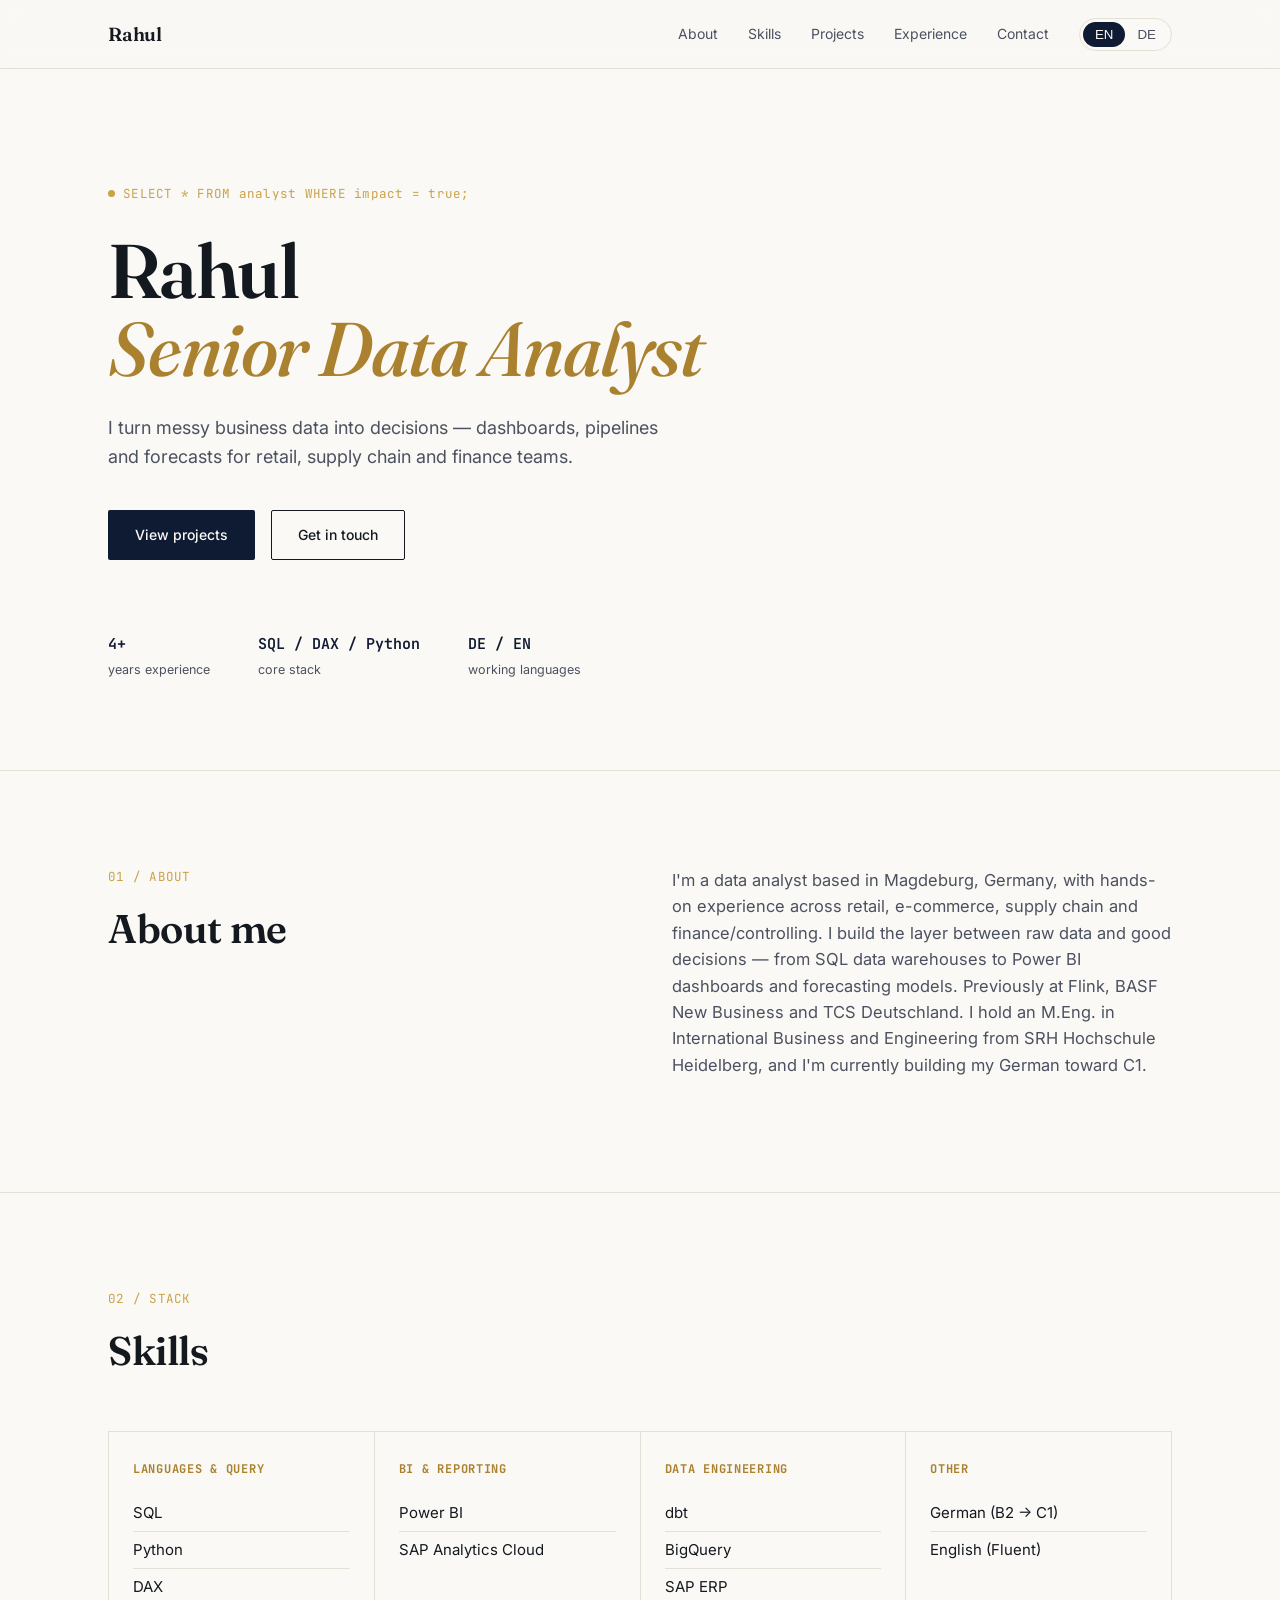
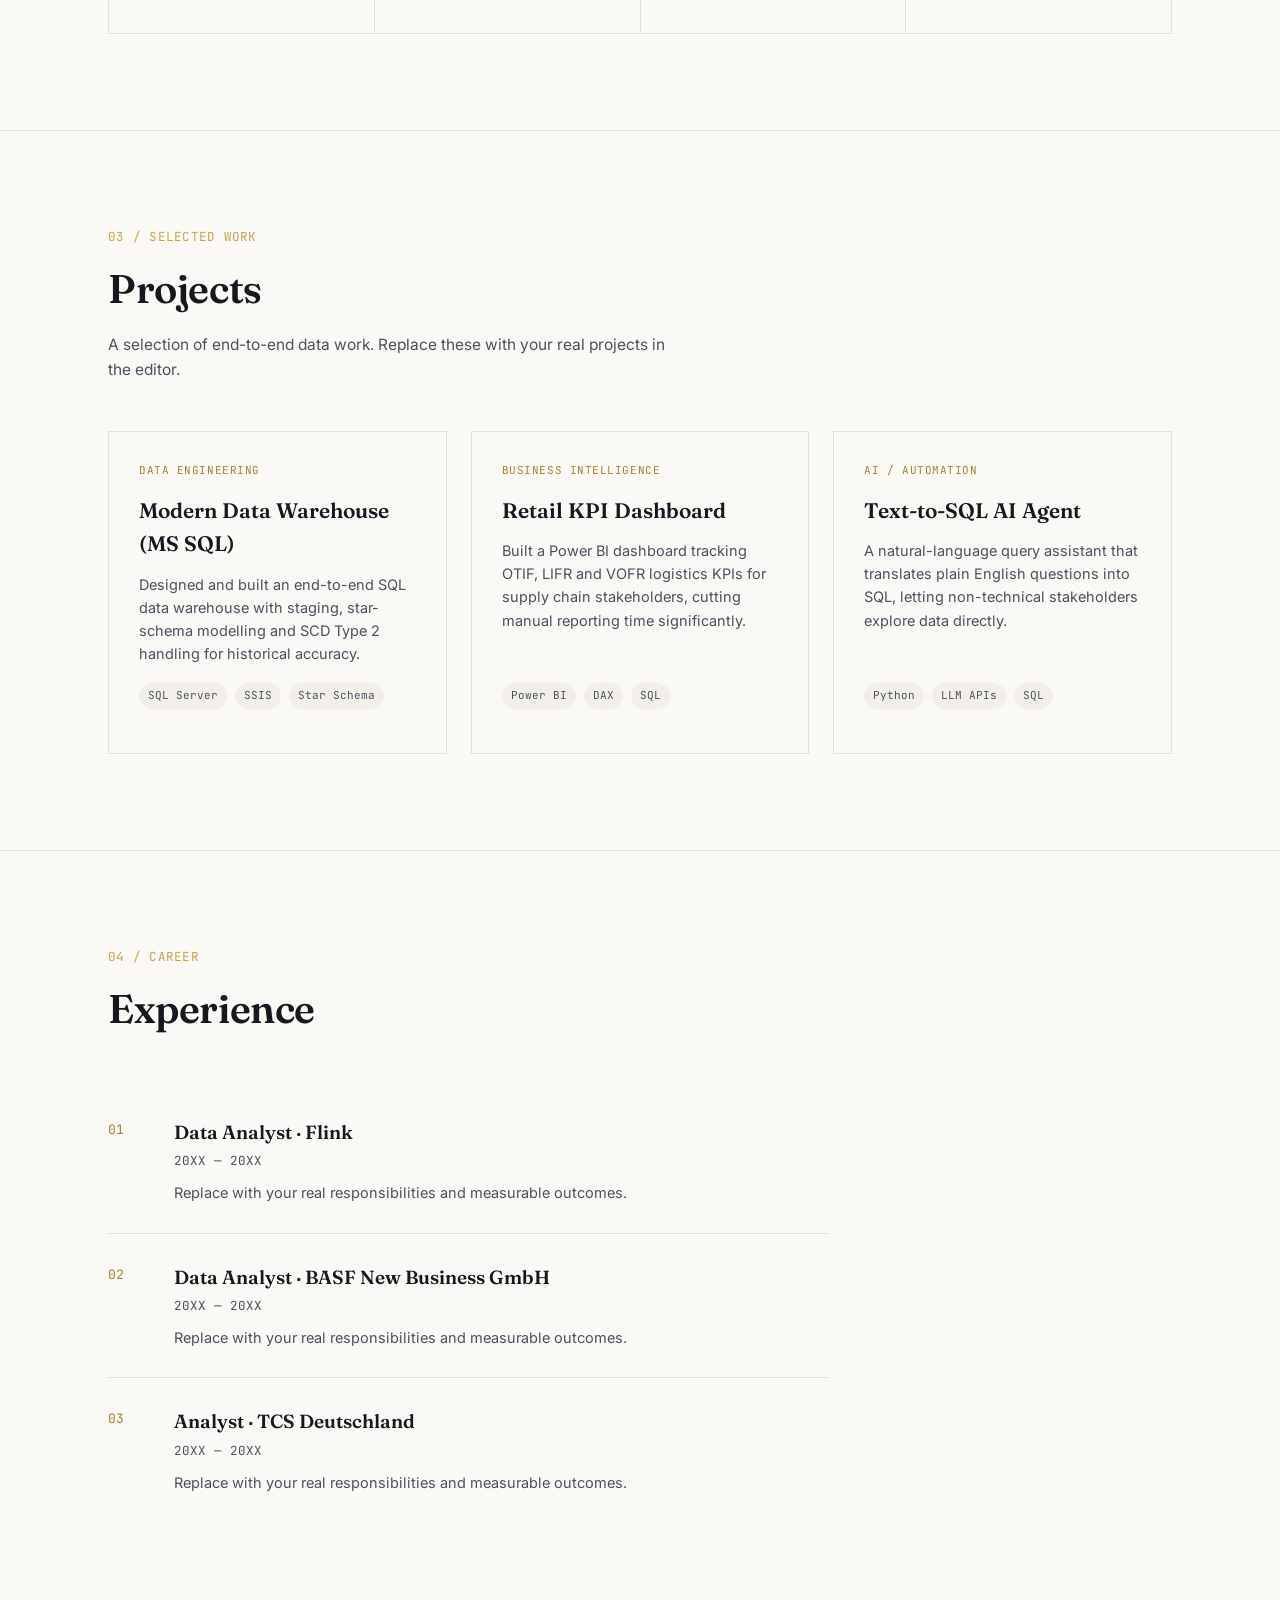
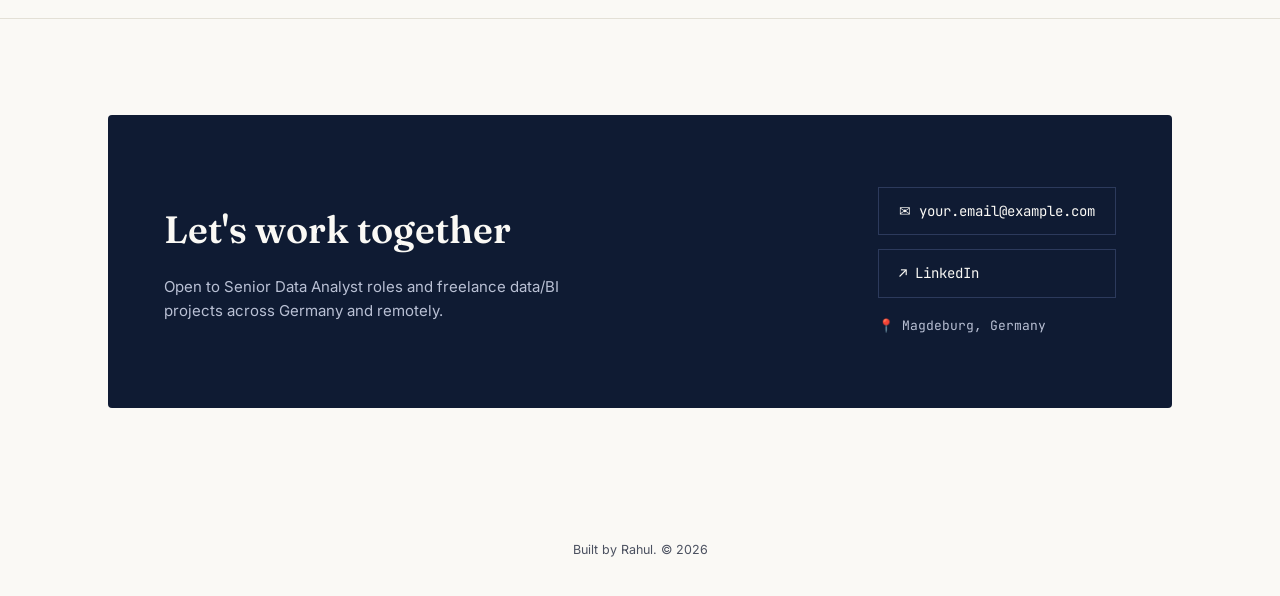
==== index.html @ 8b251ad0 "Add files via upload" ====
<!DOCTYPE html>
<html lang="en">
<head>
<meta charset="UTF-8" />
<meta name="viewport" content="width=device-width, initial-scale=1.0" />
<title>Rahul — Senior Data Analyst</title>
<meta name="description" content="Data Analyst portfolio — SQL, Power BI, Python, dbt, BigQuery." />
<link rel="preconnect" href="https://fonts.googleapis.com">
<link rel="preconnect" href="https://fonts.gstatic.com" crossorigin>
<link href="https://fonts.googleapis.com/css2?family=Fraunces:ital,wght@0,500;0,600;1,500&family=Inter:wght@400;500;600&family=JetBrains+Mono:wght@400;500&display=swap" rel="stylesheet">
<link rel="stylesheet" href="css/style.css">
</head>
<body>

<header class="site-header">
  <div class="wrap header-inner">
    <div class="brand" id="brand-name">Rahul</div>
    <nav class="main-nav" id="main-nav">
      <a href="#about" data-i18n="nav.about">About</a>
      <a href="#skills" data-i18n="nav.skills">Skills</a>
      <a href="#projects" data-i18n="nav.projects">Projects</a>
      <a href="#experience" data-i18n="nav.experience">Experience</a>
      <a href="#contact" data-i18n="nav.contact">Contact</a>
      <div class="lang-toggle" role="group" aria-label="Language">
        <button data-lang="en" class="active">EN</button>
        <button data-lang="de">DE</button>
      </div>
    </nav>
    <button class="nav-toggle-mobile" id="nav-toggle" aria-label="Toggle menu"><span></span><span></span><span></span></button>
  </div>
</header>

<section class="hero">
  <div class="wrap">
    <div class="hero-eyebrow eyebrow" data-i18n="hero.eyebrow">SELECT * FROM analyst WHERE impact = true;</div>
    <h1>
      <span id="hero-name">Rahul</span>
      <span class="role" id="hero-role">Senior Data Analyst</span>
    </h1>
    <p class="hero-subtitle" data-i18n="hero.subtitle"></p>
    <div class="hero-cta">
      <a href="#projects" class="btn btn-primary" data-i18n="hero.cta_primary"></a>
      <a href="#contact" class="btn btn-secondary" data-i18n="hero.cta_secondary"></a>
    </div>
    <div class="hero-stats" id="hero-stats"></div>
  </div>
</section>

<section id="about">
  <div class="wrap">
    <div class="about-grid">
      <div class="section-head reveal">
        <span class="eyebrow">01 / ABOUT</span>
        <h2 data-i18n="about.heading"></h2>
      </div>
      <div class="about-body reveal">
        <p id="about-body"></p>
        <a href="#" class="about-cv" id="about-cv" target="_blank" rel="noopener">↓ <span data-i18n="about.resume_label"></span></a>
      </div>
    </div>
  </div>
</section>

<section id="skills">
  <div class="wrap">
    <div class="section-head reveal">
      <span class="eyebrow">02 / STACK</span>
      <h2 data-i18n="skills.heading"></h2>
    </div>
    <div class="skills-grid reveal" id="skills-grid"></div>
  </div>
</section>

<section id="projects">
  <div class="wrap">
    <div class="section-head reveal">
      <span class="eyebrow">03 / SELECTED WORK</span>
      <h2 data-i18n="projects.heading"></h2>
      <p class="section-sub" data-i18n="projects.subheading"></p>
    </div>
    <div class="project-grid reveal" id="project-grid"></div>
  </div>
</section>

<section id="experience">
  <div class="wrap">
    <div class="section-head reveal">
      <span class="eyebrow">04 / CAREER</span>
      <h2 data-i18n="experience.heading"></h2>
    </div>
    <div class="timeline reveal" id="timeline"></div>
  </div>
</section>

<section id="contact" class="contact-section">
  <div class="wrap">
    <div class="contact-inner reveal">
      <div>
        <h2 id="contact-heading"></h2>
        <p id="contact-body"></p>
      </div>
      <div class="contact-links" id="contact-links"></div>
    </div>
  </div>
</section>

<footer>
  <div class="wrap" id="footer-text"></div>
</footer>

<script src="js/script.js"></script>
</body>
</html>
---- css/style.css ----
/* ===== Design tokens ===== */
:root {
  --paper: #FAF9F5;
  --paper-dim: #F1EFE8;
  --ink: #14181F;
  --ink-soft: #4B5160;
  --navy: #0F1B33;
  --navy-soft: #1B2A4A;
  --gold: #A9812F;
  --gold-bright: #C9A24A;
  --line: #E3E0D6;
  --line-dark: #2C3A5C;
  --radius: 2px;
  --serif: "Fraunces", Georgia, serif;
  --sans: "Inter", -apple-system, BlinkMacSystemFont, "Segoe UI", sans-serif;
  --mono: "JetBrains Mono", "SFMono-Regular", Menlo, monospace;
  --max-w: 1120px;
  --transition: 220ms cubic-bezier(.4,0,.2,1);
}

* { margin: 0; padding: 0; box-sizing: border-box; }

html { scroll-behavior: smooth; }
@media (prefers-reduced-motion: reduce) {
  html { scroll-behavior: auto; }
  *, *::before, *::after { animation-duration: 0.001ms !important; transition-duration: 0.001ms !important; }
}

body {
  background: var(--paper);
  color: var(--ink);
  font-family: var(--sans);
  line-height: 1.6;
  -webkit-font-smoothing: antialiased;
}

a { color: inherit; text-decoration: none; }
img { max-width: 100%; display: block; }
ul { list-style: none; }

.wrap {
  max-width: var(--max-w);
  margin: 0 auto;
  padding: 0 28px;
}

.eyebrow {
  font-family: var(--mono);
  font-size: 12.5px;
  letter-spacing: 0.02em;
  color: var(--gold-bright);
}

/* ===== Header ===== */
header.site-header {
  position: sticky;
  top: 0;
  z-index: 50;
  background: rgba(250, 249, 245, 0.86);
  backdrop-filter: blur(10px);
  border-bottom: 1px solid var(--line);
}

.header-inner {
  display: flex;
  align-items: center;
  justify-content: space-between;
  height: 68px;
}

.brand {
  font-family: var(--serif);
  font-weight: 600;
  font-size: 19px;
  letter-spacing: -0.01em;
}

nav.main-nav {
  display: flex;
  align-items: center;
  gap: 30px;
}

nav.main-nav a {
  font-size: 14px;
  color: var(--ink-soft);
  transition: color var(--transition);
  position: relative;
}
nav.main-nav a:hover { color: var(--ink); }
nav.main-nav a:focus-visible, a:focus-visible, button:focus-visible {
  outline: 2px solid var(--gold);
  outline-offset: 3px;
}

.lang-toggle {
  display: inline-flex;
  border: 1px solid var(--line);
  border-radius: 100px;
  padding: 3px;
  font-family: var(--mono);
  font-size: 12px;
  background: var(--paper);
}
.lang-toggle button {
  border: none;
  background: transparent;
  padding: 5px 12px;
  border-radius: 100px;
  cursor: pointer;
  color: var(--ink-soft);
  transition: all var(--transition);
}
.lang-toggle button.active {
  background: var(--navy);
  color: var(--paper);
}

.nav-toggle-mobile {
  display: none;
  background: none;
  border: none;
  cursor: pointer;
  padding: 8px;
}
.nav-toggle-mobile span {
  display: block;
  width: 22px;
  height: 1.5px;
  background: var(--ink);
  margin: 5px 0;
  transition: var(--transition);
}

/* ===== Hero ===== */
.hero {
  padding: 110px 0 90px;
  border-bottom: 1px solid var(--line);
}
.hero-eyebrow {
  display: inline-flex;
  align-items: center;
  gap: 8px;
  margin-bottom: 28px;
}
.hero-eyebrow::before {
  content: "";
  width: 7px;
  height: 7px;
  background: var(--gold-bright);
  border-radius: 50%;
  animation: pulse 2s infinite;
}
@keyframes pulse {
  0%, 100% { opacity: 1; }
  50% { opacity: 0.35; }
}

.hero h1 {
  font-family: var(--serif);
  font-weight: 600;
  font-size: clamp(42px, 7vw, 76px);
  line-height: 1.03;
  letter-spacing: -0.02em;
  max-width: 850px;
}
.hero h1 .role {
  display: block;
  color: var(--gold);
  font-style: italic;
  font-weight: 500;
}

.hero-subtitle {
  margin-top: 26px;
  font-size: 18px;
  color: var(--ink-soft);
  max-width: 560px;
}

.hero-cta {
  display: flex;
  gap: 16px;
  margin-top: 38px;
  flex-wrap: wrap;
}

.btn {
  display: inline-block;
  padding: 13px 26px;
  font-size: 14px;
  font-weight: 500;
  border-radius: var(--radius);
  cursor: pointer;
  transition: all var(--transition);
  border: 1px solid transparent;
}
.btn-primary {
  background: var(--navy);
  color: var(--paper);
}
.btn-primary:hover { background: var(--navy-soft); transform: translateY(-1px); }
.btn-secondary {
  border-color: var(--ink);
  color: var(--ink);
}
.btn-secondary:hover { background: var(--ink); color: var(--paper); }

.hero-stats {
  display: flex;
  gap: 48px;
  margin-top: 72px;
  flex-wrap: wrap;
}
.stat-value {
  font-family: var(--mono);
  font-size: 15px;
  color: var(--navy);
  font-weight: 600;
}
.stat-label {
  font-size: 12.5px;
  color: var(--ink-soft);
  margin-top: 4px;
}

/* ===== Section shared ===== */
section { padding: 96px 0; border-bottom: 1px solid var(--line); }
.section-head { margin-bottom: 48px; }
.section-head .eyebrow { display: block; margin-bottom: 10px; }
.section-head h2 {
  font-family: var(--serif);
  font-size: clamp(28px, 4vw, 40px);
  font-weight: 600;
  letter-spacing: -0.01em;
}
.section-sub {
  margin-top: 12px;
  color: var(--ink-soft);
  max-width: 560px;
  font-size: 15.5px;
}

.reveal {
  opacity: 0;
  transform: translateY(18px);
  transition: opacity 700ms ease, transform 700ms ease;
}
.reveal.in { opacity: 1; transform: translateY(0); }

/* ===== About ===== */
.about-grid {
  display: grid;
  grid-template-columns: 1fr 1fr;
  gap: 64px;
  align-items: start;
}
.about-body { font-size: 16.5px; color: var(--ink-soft); max-width: 520px; }
.about-body p { margin-bottom: 18px; }
.about-cv {
  display: inline-flex;
  align-items: center;
  gap: 10px;
  margin-top: 8px;
  font-family: var(--mono);
  font-size: 13px;
  padding: 11px 18px;
  border: 1px solid var(--ink);
  border-radius: var(--radius);
  transition: var(--transition);
}
.about-cv:hover { background: var(--ink); color: var(--paper); }

/* ===== Skills ===== */
.skills-grid {
  display: grid;
  grid-template-columns: repeat(4, 1fr);
  gap: 1px;
  background: var(--line);
  border: 1px solid var(--line);
}
.skill-card { background: var(--paper); padding: 28px 24px; }
.skill-card h3 {
  font-family: var(--mono);
  font-size: 12px;
  text-transform: uppercase;
  letter-spacing: 0.06em;
  color: var(--gold);
  margin-bottom: 16px;
}
.skill-card ul li {
  font-size: 15px;
  padding: 6px 0;
  border-top: 1px solid var(--line);
}
.skill-card ul li:first-child { border-top: none; }

/* ===== Projects ===== */
.project-grid {
  display: grid;
  grid-template-columns: repeat(auto-fit, minmax(320px, 1fr));
  gap: 24px;
}
.project-card {
  border: 1px solid var(--line);
  padding: 30px;
  background: var(--paper);
  transition: border-color var(--transition), transform var(--transition);
  display: flex;
  flex-direction: column;
  height: 100%;
}
.project-card:hover { border-color: var(--gold); transform: translateY(-3px); }
.project-tag {
  font-family: var(--mono);
  font-size: 11px;
  color: var(--gold);
  text-transform: uppercase;
  letter-spacing: 0.05em;
  margin-bottom: 14px;
}
.project-card h3 {
  font-family: var(--serif);
  font-size: 21px;
  font-weight: 600;
  margin-bottom: 12px;
}
.project-card p {
  color: var(--ink-soft);
  font-size: 14.5px;
  flex-grow: 1;
  margin-bottom: 18px;
}
.project-stack { display: flex; flex-wrap: wrap; gap: 8px; margin-bottom: 14px; }
.project-stack span {
  font-family: var(--mono);
  font-size: 11px;
  padding: 4px 9px;
  background: var(--paper-dim);
  border-radius: 100px;
  color: var(--ink-soft);
}
.project-link {
  font-size: 13.5px;
  font-weight: 500;
  color: var(--navy);
  border-bottom: 1px solid var(--gold);
  align-self: flex-start;
}

/* ===== Experience ===== */
.timeline { max-width: 720px; }
.timeline-item {
  display: grid;
  grid-template-columns: 46px 1fr;
  gap: 20px;
  padding: 28px 0;
  border-top: 1px solid var(--line);
}
.timeline-item:first-child { border-top: none; }
.timeline-num {
  font-family: var(--mono);
  color: var(--gold);
  font-size: 13px;
  padding-top: 3px;
}
.timeline-role { font-family: var(--serif); font-size: 19px; font-weight: 600; }
.timeline-meta { font-family: var(--mono); font-size: 12.5px; color: var(--ink-soft); margin: 4px 0 10px; }
.timeline-desc { color: var(--ink-soft); font-size: 14.5px; }

/* ===== Contact ===== */
.contact-section { border-bottom: none; }
.contact-inner {
  background: var(--navy);
  color: var(--paper);
  padding: 72px 56px;
  border-radius: 4px;
  display: flex;
  justify-content: space-between;
  align-items: center;
  gap: 40px;
  flex-wrap: wrap;
}
.contact-inner h2 {
  font-family: var(--serif);
  font-size: clamp(26px, 4vw, 38px);
  font-weight: 600;
  max-width: 460px;
}
.contact-inner p { color: #B9C0D4; margin-top: 14px; max-width: 420px; font-size: 15px; }
.contact-links { display: flex; flex-direction: column; gap: 14px; }
.contact-links a {
  font-family: var(--mono);
  font-size: 14px;
  padding: 12px 20px;
  border: 1px solid var(--line-dark);
  transition: var(--transition);
}
.contact-links a:hover { background: var(--gold); border-color: var(--gold); color: var(--navy); }

/* ===== Footer ===== */
footer {
  padding: 36px 0;
  text-align: center;
  font-size: 12.5px;
  color: var(--ink-soft);
}

/* ===== Responsive ===== */
@media (max-width: 860px) {
  .about-grid { grid-template-columns: 1fr; gap: 40px; }
  .skills-grid { grid-template-columns: repeat(2, 1fr); }
  .contact-inner { flex-direction: column; align-items: flex-start; }
}
@media (max-width: 640px) {
  nav.main-nav { position: fixed; top: 68px; left: 0; right: 0; background: var(--paper); flex-direction: column; align-items: flex-start; padding: 20px 28px; gap: 18px; border-bottom: 1px solid var(--line); transform: translateY(-130%); transition: transform var(--transition); }
  nav.main-nav.open { transform: translateY(0); }
  .nav-toggle-mobile { display: block; }
  .skills-grid { grid-template-columns: 1fr; }
  .hero { padding: 80px 0 60px; }
  .hero-stats { gap: 28px; }
  .contact-inner { padding: 44px 26px; }
}
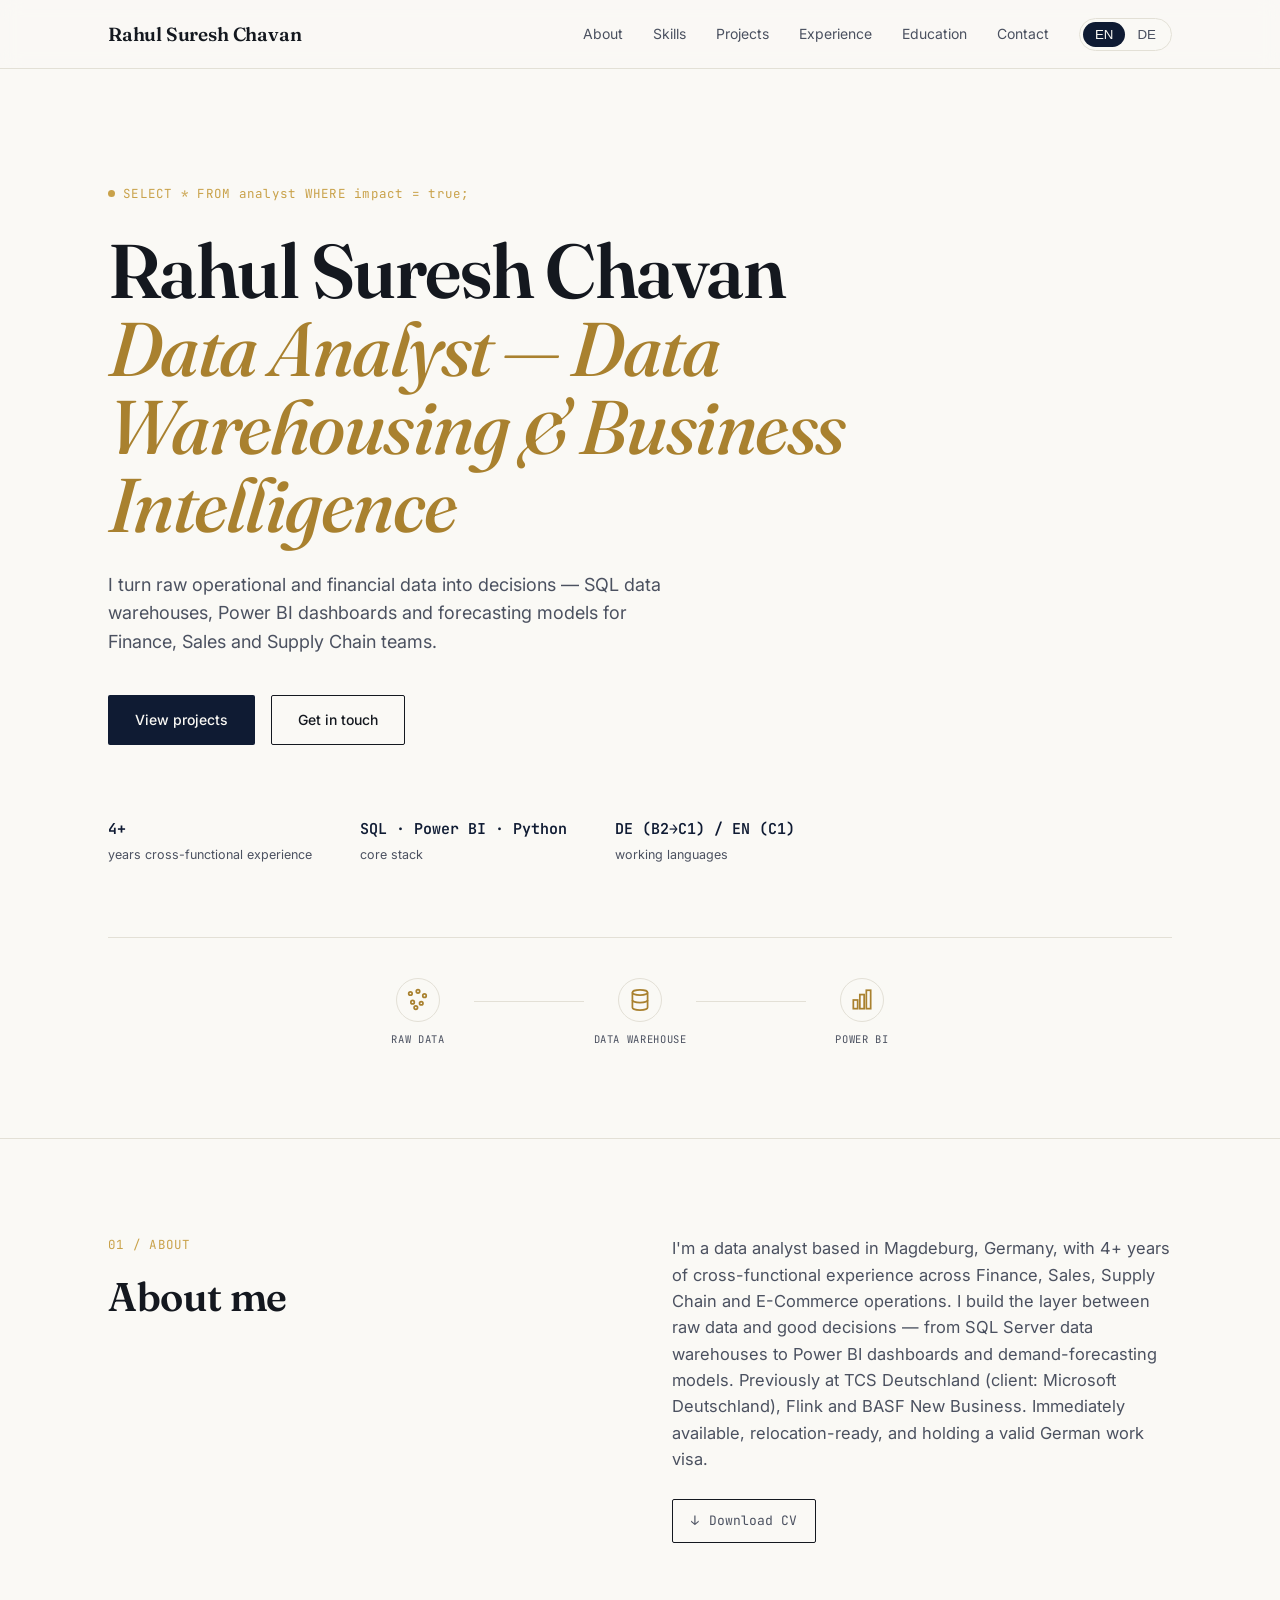
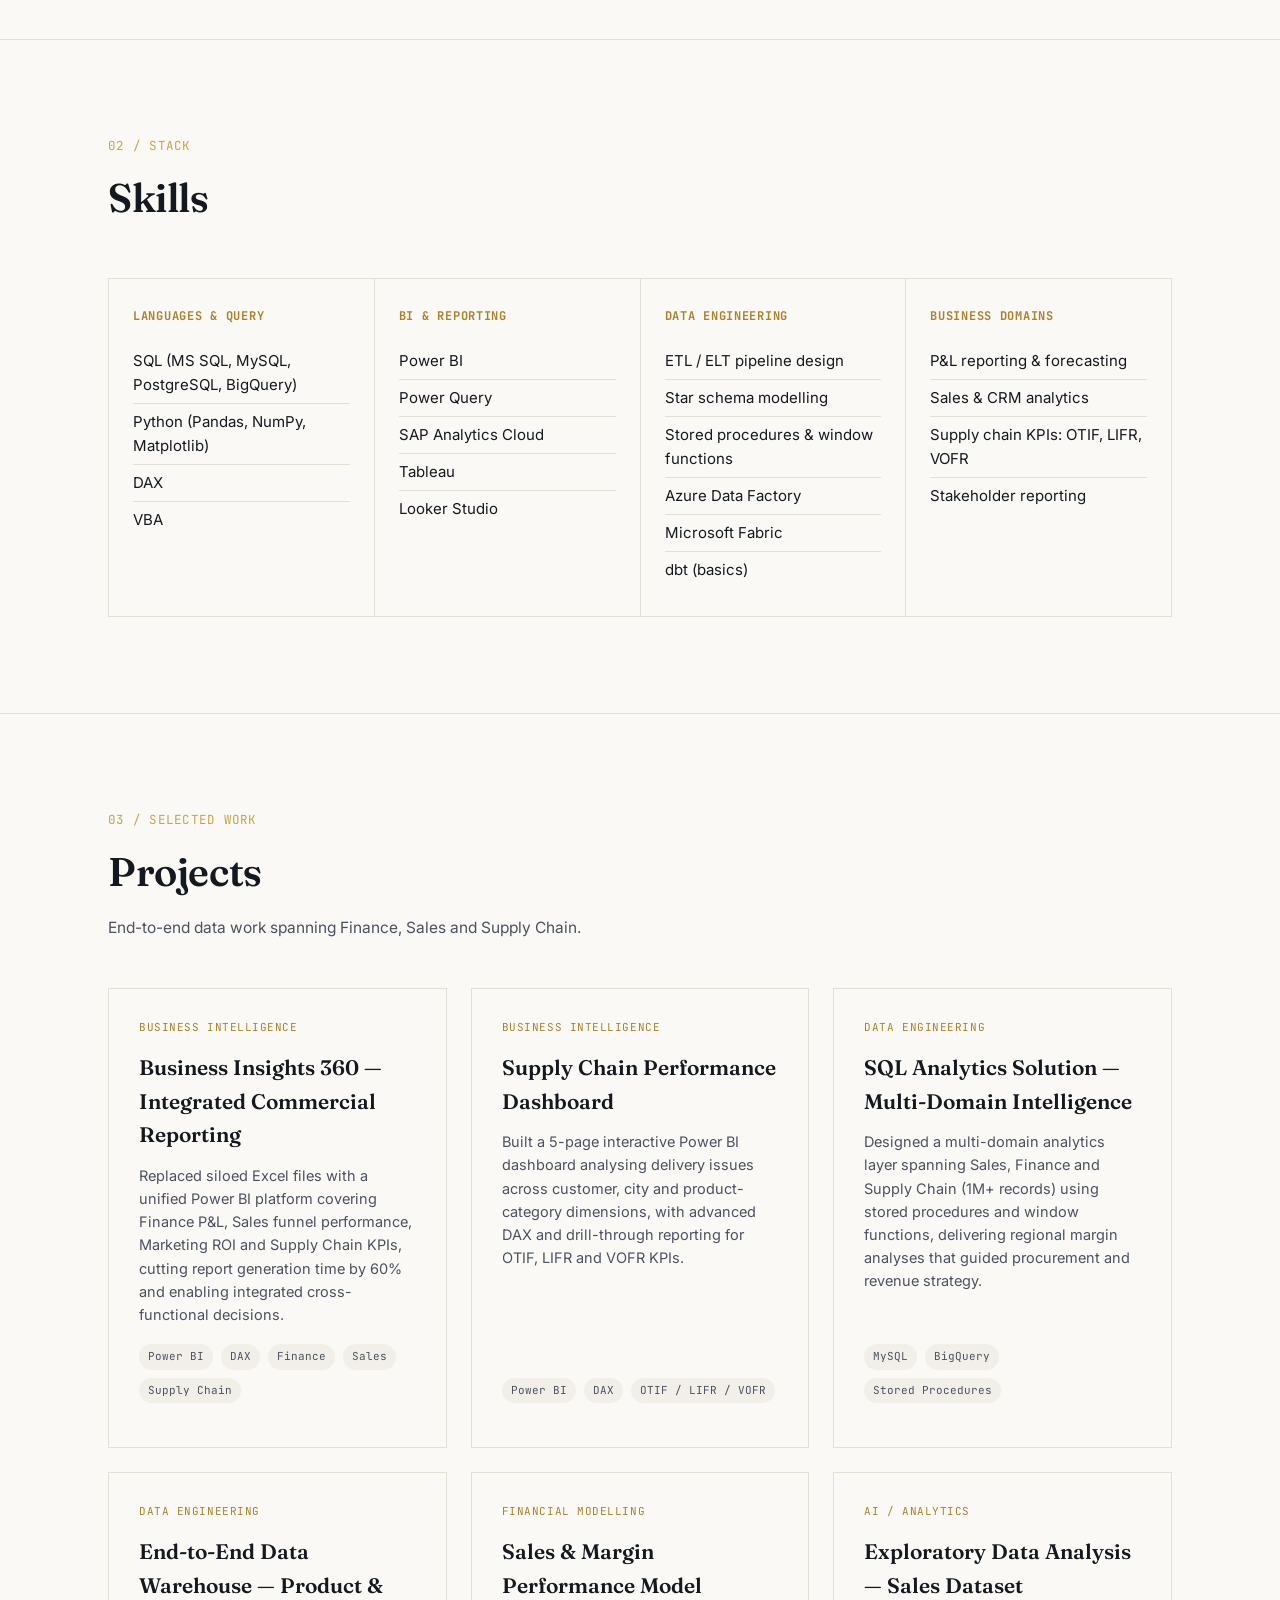
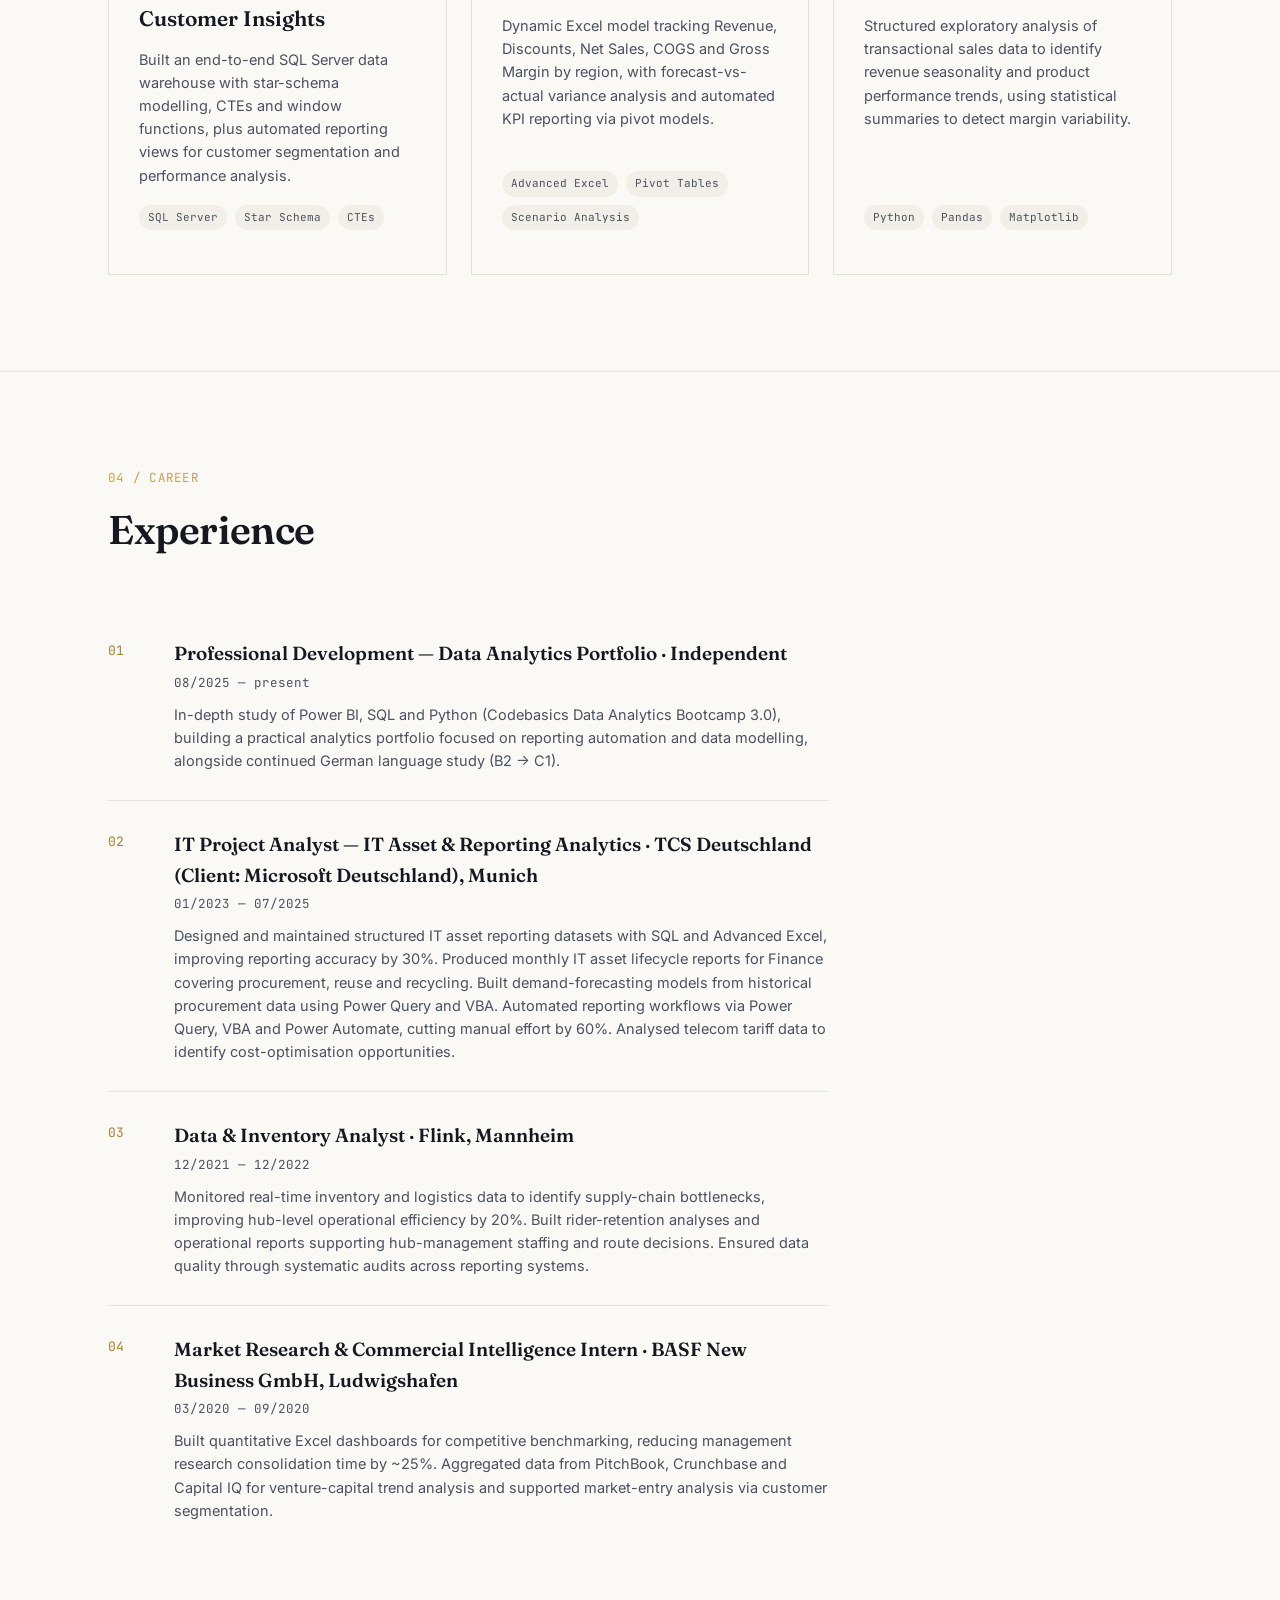
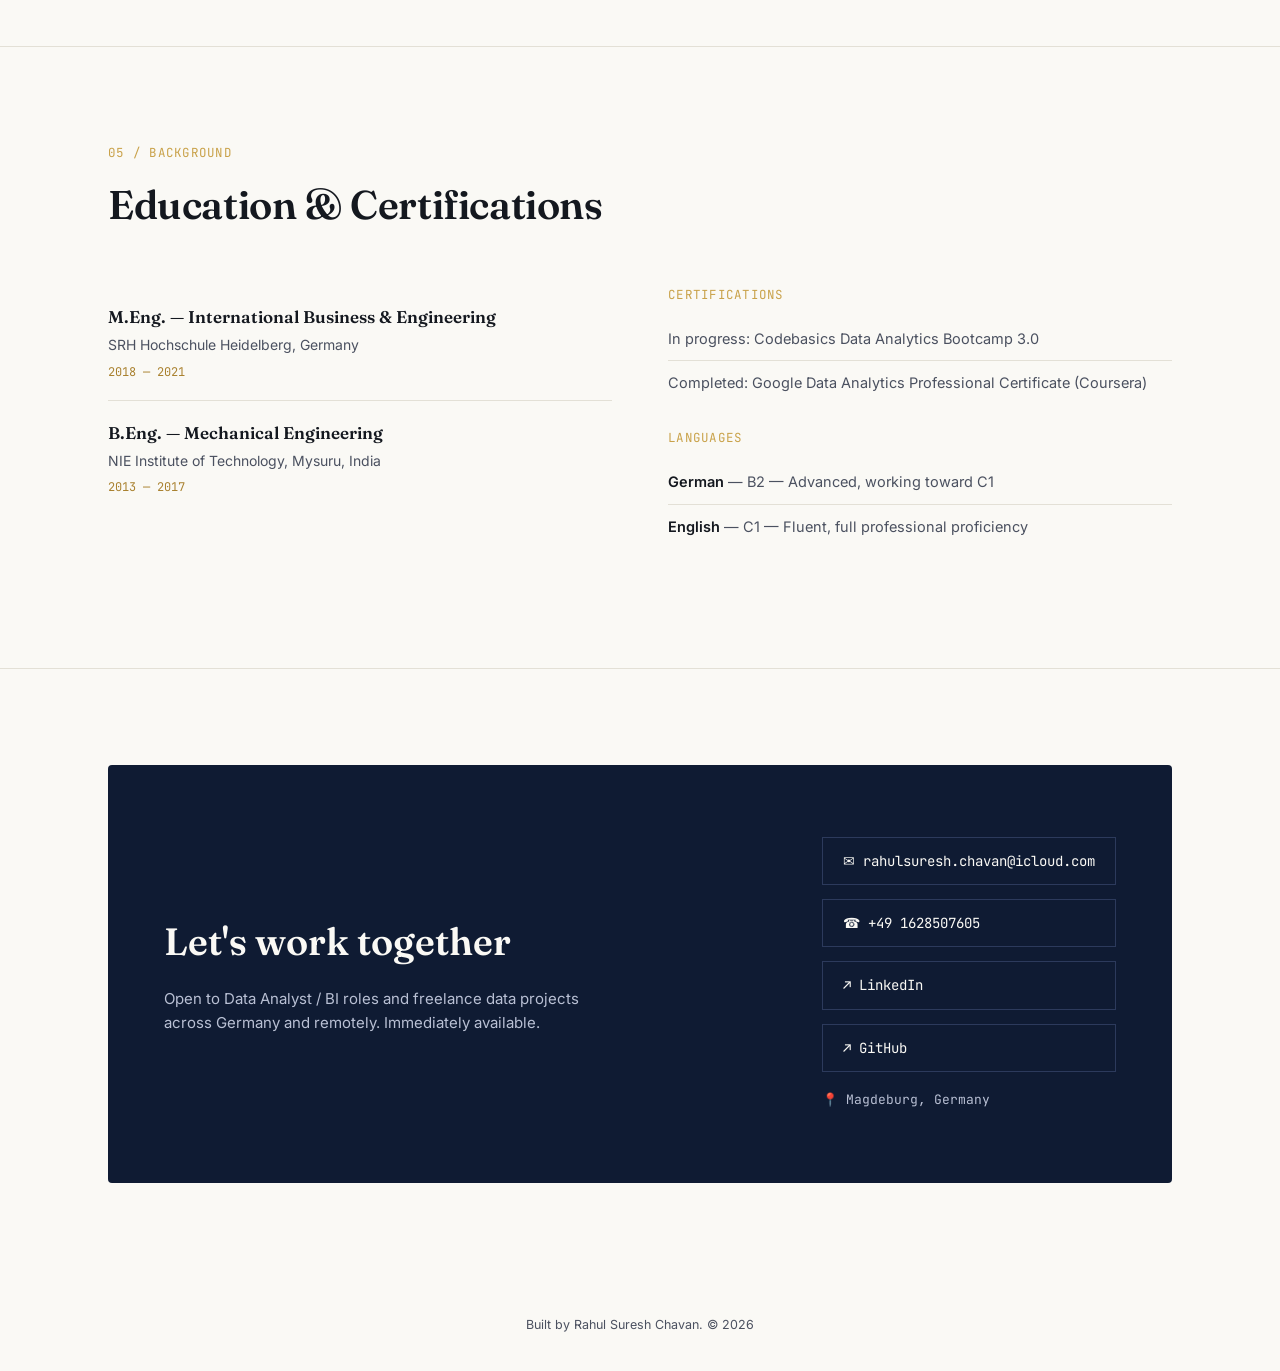
==== commit 401acea0: "Add files via upload" ====
--- a/index.html
+++ b/index.html
@@ -20,6 +20,7 @@
       <a href="#skills" data-i18n="nav.skills">Skills</a>
       <a href="#projects" data-i18n="nav.projects">Projects</a>
       <a href="#experience" data-i18n="nav.experience">Experience</a>
+      <a href="#education" data-i18n="nav.education">Education</a>
       <a href="#contact" data-i18n="nav.contact">Contact</a>
       <div class="lang-toggle" role="group" aria-label="Language">
         <button data-lang="en" class="active">EN</button>
@@ -32,17 +33,47 @@
 
 <section class="hero">
   <div class="wrap">
-    <div class="hero-eyebrow eyebrow" data-i18n="hero.eyebrow">SELECT * FROM analyst WHERE impact = true;</div>
-    <h1>
-      <span id="hero-name">Rahul</span>
-      <span class="role" id="hero-role">Senior Data Analyst</span>
-    </h1>
-    <p class="hero-subtitle" data-i18n="hero.subtitle"></p>
-    <div class="hero-cta">
-      <a href="#projects" class="btn btn-primary" data-i18n="hero.cta_primary"></a>
-      <a href="#contact" class="btn btn-secondary" data-i18n="hero.cta_secondary"></a>
+    <div class="hero-inner">
+      <div class="hero-copy">
+        <div class="hero-eyebrow eyebrow" data-i18n="hero.eyebrow">SELECT * FROM analyst WHERE impact = true;</div>
+        <h1>
+          <span id="hero-name">Rahul</span>
+          <span class="role" id="hero-role">Senior Data Analyst</span>
+        </h1>
+        <p class="hero-subtitle" data-i18n="hero.subtitle"></p>
+        <div class="hero-cta">
+          <a href="#projects" class="btn btn-primary" data-i18n="hero.cta_primary"></a>
+          <a href="#contact" class="btn btn-secondary" data-i18n="hero.cta_secondary"></a>
+        </div>
+      </div>
+      <div class="hero-photo-wrap" id="hero-photo-wrap">
+        <img id="hero-photo" src="" alt="" class="hero-photo" />
+      </div>
     </div>
     <div class="hero-stats" id="hero-stats"></div>
+
+    <div class="pipeline-strip reveal" aria-hidden="true">
+      <div class="pipe-node">
+        <div class="pipe-icon">
+          <svg viewBox="0 0 24 24" width="26" height="26" fill="none" stroke="currentColor" stroke-width="1.6"><circle cx="5" cy="6" r="1.6"/><circle cx="12" cy="4" r="1.6"/><circle cx="18" cy="8" r="1.6"/><circle cx="7" cy="14" r="1.6"/><circle cx="15" cy="15" r="1.6"/><circle cx="10" cy="19" r="1.6"/></svg>
+        </div>
+        <span id="pipe-label-raw">Raw Data</span>
+      </div>
+      <div class="pipe-line"><span class="dot d1"></span><span class="dot d2"></span><span class="dot d3"></span></div>
+      <div class="pipe-node">
+        <div class="pipe-icon">
+          <svg viewBox="0 0 24 24" width="26" height="26" fill="none" stroke="currentColor" stroke-width="1.6"><ellipse cx="12" cy="5" rx="7" ry="2.4"/><path d="M5 5v14c0 1.3 3.1 2.4 7 2.4s7-1.1 7-2.4V5"/><path d="M5 12c0 1.3 3.1 2.4 7 2.4s7-1.1 7-2.4"/></svg>
+        </div>
+        <span id="pipe-label-dwh">Data Warehouse</span>
+      </div>
+      <div class="pipe-line"><span class="dot d1"></span><span class="dot d2"></span><span class="dot d3"></span></div>
+      <div class="pipe-node">
+        <div class="pipe-icon">
+          <svg viewBox="0 0 24 24" width="26" height="26" fill="none" stroke="currentColor" stroke-width="1.6"><rect x="4" y="12" width="4" height="8"/><rect x="10" y="7" width="4" height="13"/><rect x="16" y="3" width="4" height="17"/></svg>
+        </div>
+        <span id="pipe-label-bi">Power BI</span>
+      </div>
+    </div>
   </div>
 </section>
 
@@ -92,6 +123,24 @@
   </div>
 </section>
 
+<section id="education">
+  <div class="wrap">
+    <div class="section-head reveal">
+      <span class="eyebrow">05 / BACKGROUND</span>
+      <h2 data-i18n="education.heading"></h2>
+    </div>
+    <div class="education-grid reveal">
+      <div>
+        <div id="degree-list" class="degree-list"></div>
+      </div>
+      <div>
+        <div id="cert-list" class="cert-list"></div>
+        <div id="lang-list" class="lang-list"></div>
+      </div>
+    </div>
+  </div>
+</section>
+
 <section id="contact" class="contact-section">
   <div class="wrap">
     <div class="contact-inner reveal">
--- a/css/style.css
+++ b/css/style.css
@@ -137,6 +137,41 @@
   padding: 110px 0 90px;
   border-bottom: 1px solid var(--line);
 }
+.hero-inner {
+  display: flex;
+  justify-content: space-between;
+  align-items: flex-start;
+  gap: 40px;
+}
+.hero-copy { flex: 1; min-width: 0; }
+
+.hero-photo-wrap {
+  flex-shrink: 0;
+  width: 128px;
+  height: 128px;
+  border-radius: 50%;
+  padding: 4px;
+  border: 1px solid var(--line);
+  position: relative;
+}
+.hero-photo-wrap::before {
+  content: "";
+  position: absolute;
+  inset: -6px;
+  border-radius: 50%;
+  border: 1px solid var(--gold);
+  opacity: 0.5;
+}
+.hero-photo {
+  width: 100%;
+  height: 100%;
+  border-radius: 50%;
+  object-fit: cover;
+  display: block;
+  background: var(--paper-dim);
+}
+.hero-photo-wrap.empty { display: none; }
+
 .hero-eyebrow {
   display: inline-flex;
   align-items: center;
@@ -224,6 +259,77 @@
   margin-top: 4px;
 }
 
+/* ===== Pipeline strip (signature element) ===== */
+.pipeline-strip {
+  display: flex;
+  align-items: center;
+  justify-content: center;
+  gap: 6px;
+  margin-top: 72px;
+  padding-top: 40px;
+  border-top: 1px solid var(--line);
+  flex-wrap: wrap;
+}
+.pipe-node {
+  display: flex;
+  flex-direction: column;
+  align-items: center;
+  gap: 9px;
+  min-width: 96px;
+}
+.pipe-icon {
+  width: 44px;
+  height: 44px;
+  border: 1px solid var(--line);
+  border-radius: 50%;
+  display: flex;
+  align-items: center;
+  justify-content: center;
+  color: var(--gold);
+  background: var(--paper);
+}
+.pipe-node span {
+  font-family: var(--mono);
+  font-size: 10.5px;
+  letter-spacing: 0.06em;
+  text-transform: uppercase;
+  color: var(--ink-soft);
+}
+.pipe-line {
+  position: relative;
+  flex: 1;
+  min-width: 56px;
+  max-width: 110px;
+  height: 1px;
+  background: var(--line);
+  margin: 0 2px;
+  top: -12px;
+}
+.pipe-line .dot {
+  position: absolute;
+  top: -3px;
+  left: -4px;
+  width: 6px;
+  height: 6px;
+  border-radius: 50%;
+  background: var(--gold-bright);
+  opacity: 0;
+  animation: flow 2.6s linear infinite;
+}
+.pipe-line .d1 { animation-delay: 0s; }
+.pipe-line .d2 { animation-delay: 0.9s; }
+.pipe-line .d3 { animation-delay: 1.8s; }
+@keyframes flow {
+  0% { left: -4px; opacity: 0; }
+  10% { opacity: 1; }
+  90% { opacity: 1; }
+  100% { left: calc(100% - 2px); opacity: 0; }
+}
+@media (max-width: 640px) {
+  .pipeline-strip { margin-top: 48px; padding-top: 28px; gap: 2px; }
+  .pipe-line { min-width: 30px; }
+}
+
 /* ===== Section shared ===== */
 section { padding: 96px 0; border-bottom: 1px solid var(--line); }
 .section-head { margin-bottom: 48px; }
@@ -368,6 +474,32 @@
 .timeline-meta { font-family: var(--mono); font-size: 12.5px; color: var(--ink-soft); margin: 4px 0 10px; }
 .timeline-desc { color: var(--ink-soft); font-size: 14.5px; }
 
+/* ===== Education ===== */
+.education-grid {
+  display: grid;
+  grid-template-columns: 1fr 1fr;
+  gap: 56px;
+}
+.degree-item {
+  padding: 18px 0;
+  border-top: 1px solid var(--line);
+}
+.degree-item:first-child { border-top: none; }
+.degree-item .degree-title { font-family: var(--serif); font-size: 17px; font-weight: 600; }
+.degree-item .degree-school { color: var(--ink-soft); font-size: 14px; margin-top: 4px; }
+.degree-item .degree-period { font-family: var(--mono); font-size: 12px; color: var(--gold); margin-top: 6px; }
+
+.cert-list, .lang-list { margin-bottom: 24px; }
+.cert-list .eyebrow, .lang-list .eyebrow { display: block; margin-bottom: 12px; }
+.cert-item, .lang-item {
+  font-size: 14.5px;
+  color: var(--ink-soft);
+  padding: 10px 0;
+  border-top: 1px solid var(--line);
+}
+.cert-item:first-of-type, .lang-item:first-of-type { border-top: none; }
+.lang-item strong { color: var(--ink); font-weight: 600; }
+
 /* ===== Contact ===== */
 .contact-section { border-bottom: none; }
 .contact-inner {
@@ -410,9 +542,12 @@
 @media (max-width: 860px) {
   .about-grid { grid-template-columns: 1fr; gap: 40px; }
   .skills-grid { grid-template-columns: repeat(2, 1fr); }
+  .education-grid { grid-template-columns: 1fr; gap: 32px; }
   .contact-inner { flex-direction: column; align-items: flex-start; }
 }
 @media (max-width: 640px) {
+  .hero-inner { flex-direction: column-reverse; align-items: flex-start; gap: 24px; }
+  .hero-photo-wrap { width: 88px; height: 88px; }
   nav.main-nav { position: fixed; top: 68px; left: 0; right: 0; background: var(--paper); flex-direction: column; align-items: flex-start; padding: 20px 28px; gap: 18px; border-bottom: 1px solid var(--line); transform: translateY(-130%); transition: transform var(--transition); }
   nav.main-nav.open { transform: translateY(0); }
   .nav-toggle-mobile { display: block; }
